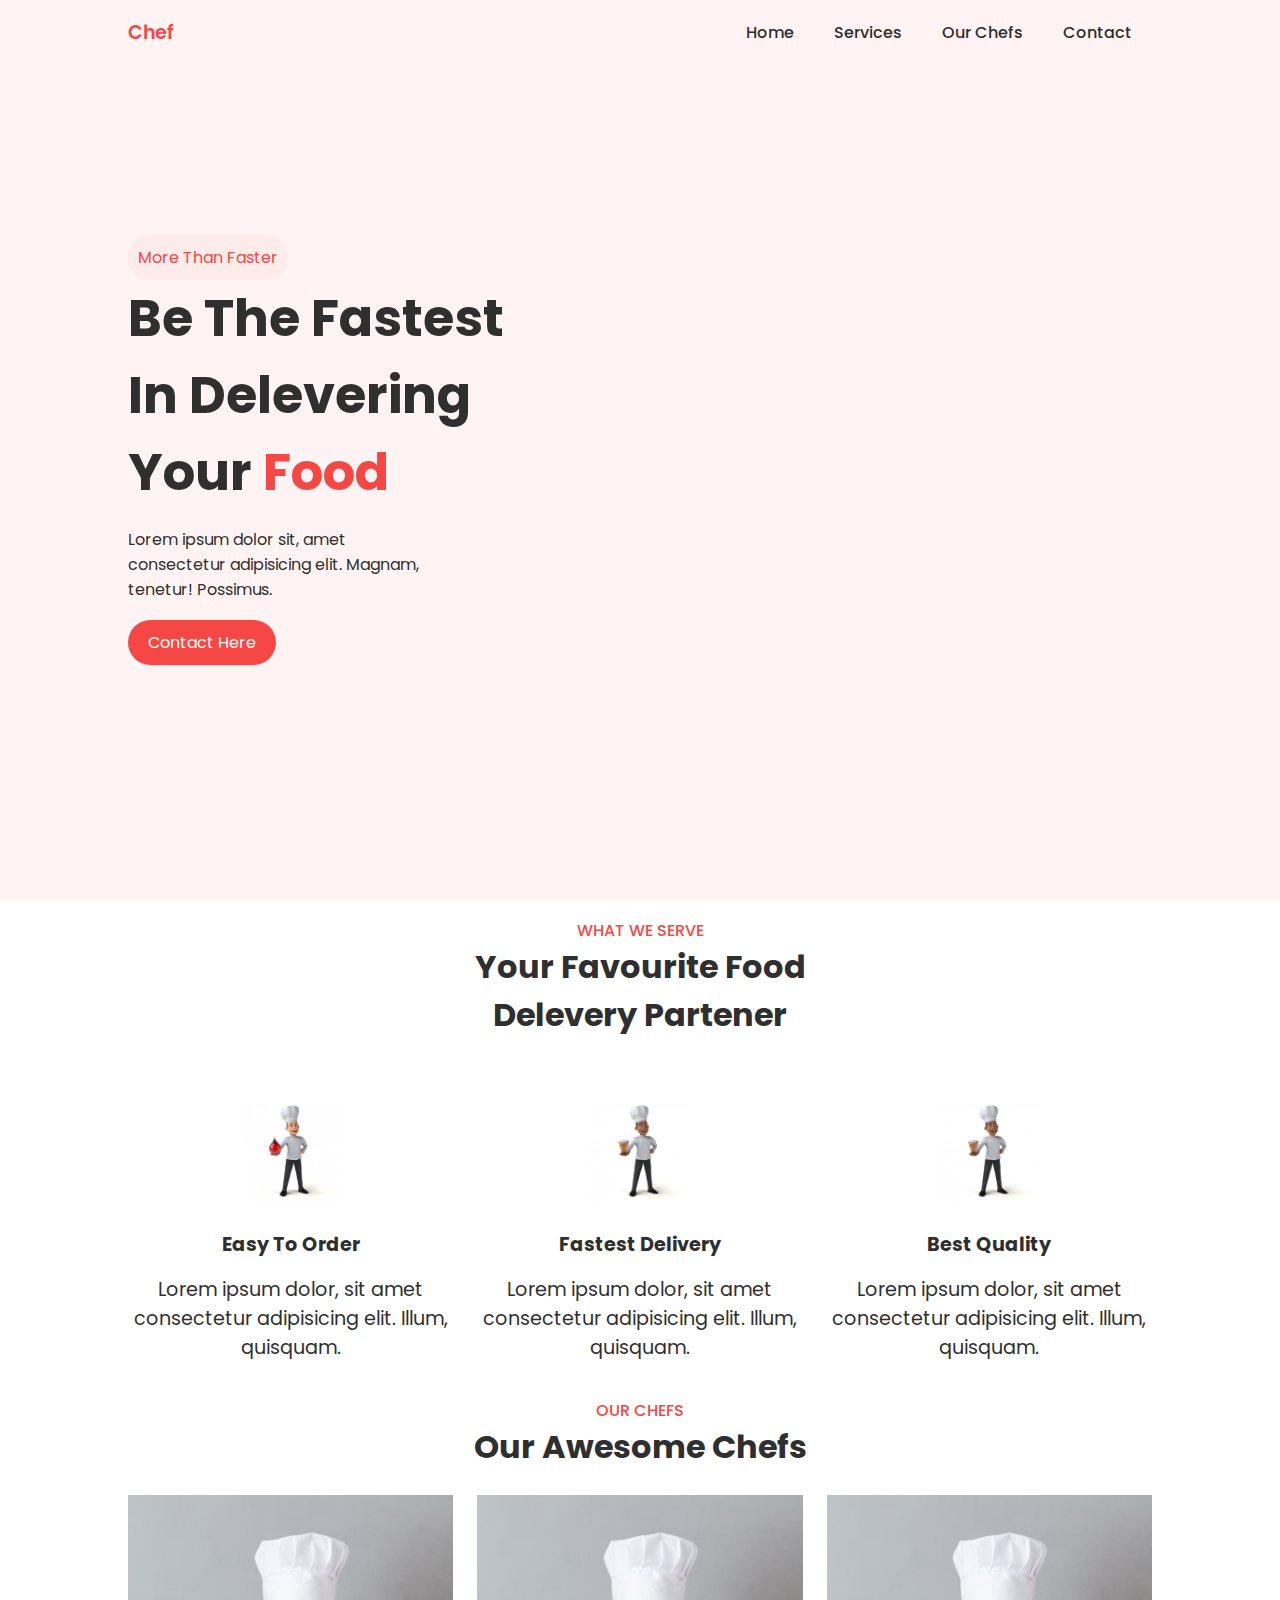
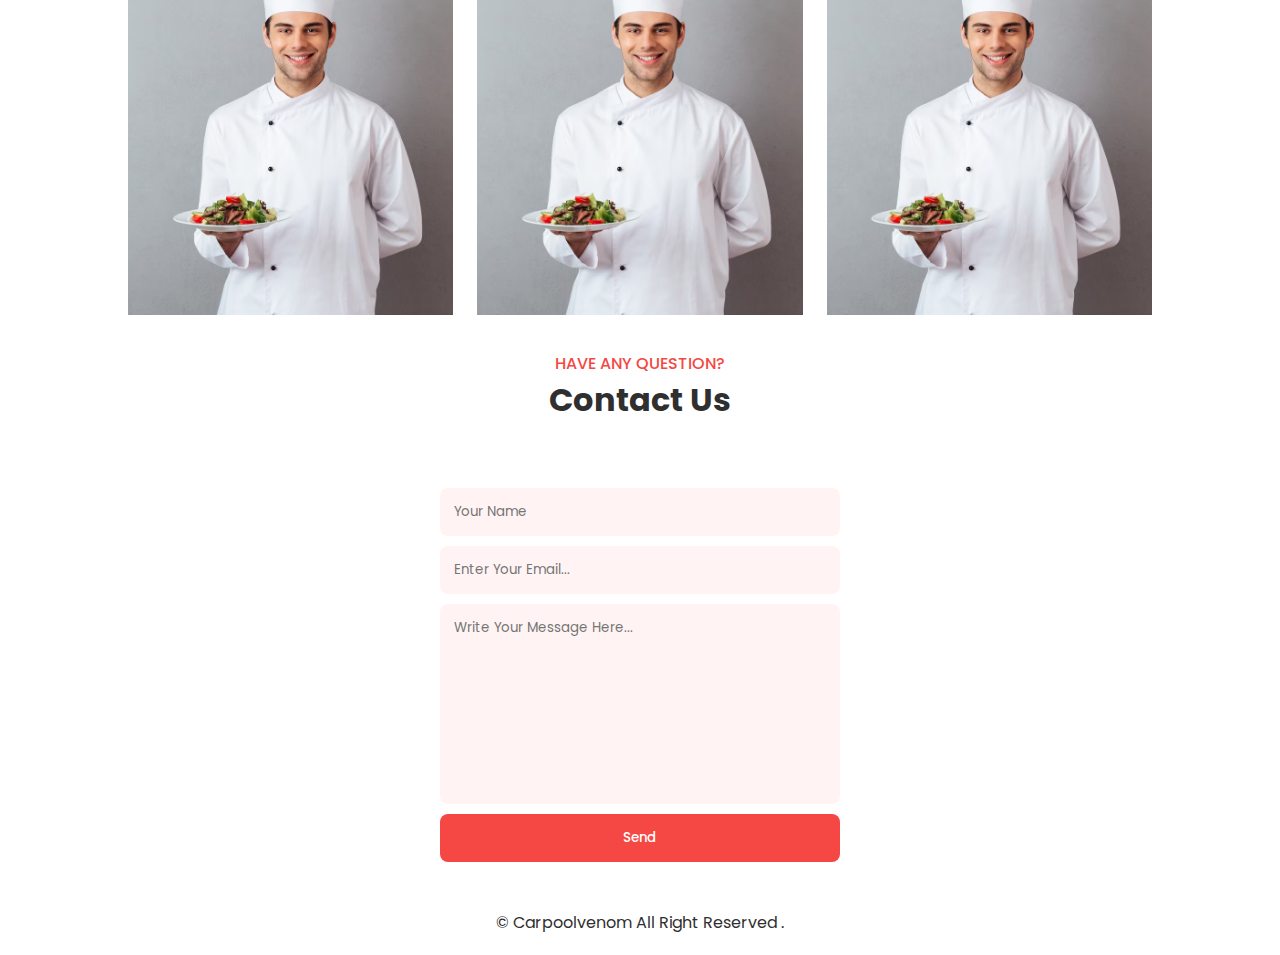
==== index.html @ e545bc26 "Image folder name updated" ====
<!DOCTYPE html>
<html lang="en">
  <head>
    <meta charset="UTF-8" />
    <meta name="viewport" content="width=device-width, initial-scale=1.0" />
    <title>Chef curry</title>
    <!-- <=======css=====link====> -->
    <link rel="stylesheet" href="style.css" />

    <!-- <=======box===icon======> -->
    <link
      rel="stylesheet"
      href="https://cdn.jsdelivr.net/npm/boxicons@latest/css/boxicons.min.css"
    />
  </head>
  <body>
    <!-- <Navbar> -->
    <header>
      <a href="" class="logo">Chef</a>
      <div class="bx bx-menu" id="menu-icon"></div>

      <ul class="navbar">
        <li><a href="#home">Home</a></li>
        <li><a href="#services">Services</a></li>
        <li><a href="#Chef">Our Chefs</a></li>
        <li><a href="#contact">Contact</a></li>
      </ul>
    </header>

    <!-- <===home====> -->
    <section class="home" id="home">
      <div class="home-text">
        <h3>More Than Faster</h3>
        <h1>Be The Fastest <br />In Delevering <br />Your <span>Food</span></h1>
        <p>
          Lorem ipsum dolor sit, amet consectetur adipisicing elit. Magnam,
          tenetur! Possimus.
        </p>
        <a href="contact" class="btn">Contact Here</a>
      </div>
      <div class="home-image">
        <img src="./New folder/curry-dishes.avif" alt="" />
      </div>
    </section>
<!-- <=======service========> -->
 <section class="services" id="services">
  <div class="heading">
    <p>What We Serve</p>
    <h2>Your Favourite Food <br>
    Delevery Partener</h2>
  </div>
  <div class="service-container">
    <div class="box">
      <img src="./images/fun-chef 1.jpg" alt="">
      <h2>Easy To Order</h2>
      <p>Lorem ipsum dolor, sit amet consectetur adipisicing elit. Illum, quisquam.</p>
    </div>

    <div class="box">
      <img src="./images/fun-chef 2.jpg" alt="">
      <h2>Fastest Delivery</h2>
      <p>Lorem ipsum dolor, sit amet consectetur adipisicing elit. Illum, quisquam.</p>
    </div>

    <div class="box">
      <img src="./images/fun-chef 2.jpg" alt="">
      <h2>Best Quality</h2>
      <p>Lorem ipsum dolor, sit amet consectetur adipisicing elit. Illum, quisquam.</p>
    </div>
  </div>
 </section>

 <!-- <=====chef==section=====> -->
  <section class="chefs" id="chef">
    <div class="heading">
      <p>Our Chefs</p>
      <h2>Our Awesome Chefs</h2>
    </div>
    <div class="chefs-container">
      <div class="chef-box">
        <img src="./images/cook-holding-salad.avif" alt="">
        <div class="text">
          <h2>John Watson</h2>
          <p>Lorem ipsum dolor sit amet, consectetur adipisicing elit. Ut, expedita.</p>
          <a href="#" class="btn">Hire Now</a>
        </div>
      </div>

      <div class="chef-box">
        <img src="./images/cook-holding-salad.avif" alt="">
        <div class="text">
          <h2>alexa gomez</h2>
          <p>Lorem ipsum dolor sit amet, consectetur adipisicing elit. Ut, expedita.</p>
          <a href="#" class="btn">Hire Now</a>
        </div>
      </div>

      <div class="chef-box">
        <img src="./images/cook-holding-salad.avif" alt="">
        <div class="text">
          <h2>richard </h2>
          <p>Lorem ipsum dolor sit amet, consectetur adipisicing elit. Ut, expedita.</p>
          <a href="#" class="btn">Hire Now</a>
        </div>
      </div>

    </div>
  </section>

  <!-- <========contact=========> -->
  <section class="contact" id="contact">
    <div class="heading">
        <p>Have Any Question?</p>
        <h2>Contact Us</h2>
    </div>
    <div class="contact-form">
        <form action="">
            <input type="text" placeholder="Your Name" required>

            <input type="email" name="" id="" placeholder="Enter Your Email..." required>

            <textarea name="" id="" cols="30" rows="10" placeholder="Write Your Message Here... "></textarea>

            <input type="button" value="Send" class="contact-button">

        </form>
    </div>
</section>

<!-- copyright area -->

<div class="copyright">
  <p>&#169; carpoolvenom all right reserved .</p>
</div>


<!-- link to js  -->
 <script src="./main.js"></script>
  </body>
</html>
---- style.css ----
/* <!-- <=======font=====family====> --> */
@import url('https://fonts.googleapis.com/css2?family=Poppins:ital,wght@0,100;0,200;0,300;0,400;0,500;0,600;0,700;0,800;0,900;1,100;1,200;1,300;1,400;1,500;1,600;1,700;1,800;1,900&display=swap');

* {
    font-family: "Poppins", sans-serif;
    margin: 0;
    padding: 0;
    box-sizing: border-box;
    scroll-behavior: smooth;
    scroll-padding-top: 2rem;
    text-decoration: none;
    list-style: none;
}

section {
    padding: 18px 10%;

}

:root {
    --main-color: #f54744;
    --text-color: #2f2f2f;
    --bg-color: #fff;
    --big-font: 3.2rem;
    --h2-font: 2rem;

}

body {
    color: var(--text-color);
    background: var(--bg-color);

}

header {
    position: fixed;
    width: 100%;
    top: 0;
    right: 0;
    z-index: 1000;
    display: flex;
    align-items: center;
    justify-content: space-between;
    background: #fff4f3;
    padding: 18px 10%;

}

.logo {
    font-size: 1.2rem;
    font-weight: 600;
    color: var(--main-color);
}

.navbar {
    display: flex;

}

.navbar a {
    font-size: 1rem;
    padding: 10px 20px;
    color: var(--text-color);
    font-weight: 500;

}

.navbar a:hover {
    background: var(--main-color);
    color: white;
    border-radius: 2rem;

}

#menu-icon {
    font-size: 2rem;
    cursor: pointer;
    display: none;
}

.home {
    width: 100%;
    min-height: 100vh;
    display: grid;
    grid-template-columns: repeat(2, 1fr);
    align-items: center;
    background: #fff4f3;
    gap: 1.5rem;
}

.home-image img {
    width: 90%;
    mix-blend-mode: multiply;


}

.home-text h3 {
    color: var(--main-color);
    font-size: 1rem;
    font-weight: 400;
    padding: 10px;
    width: 160px;
    border-radius: 2rem;
    background: #feeceb;
}

.home-text h1 {
    font-size: var(--big-font);
}

.home-text span {
    color: var(--main-color);

}

.home-text p {
    max-width: 60%;
    margin: 1rem 0 1.1rem;

}

.btn {
    background: var(--main-color);
    display: inline-block;
    padding: 10px 20px;
    border-radius: 2rem;
    color: white;

}

.btn:hover {
    background: #fc5552;

}

.heading {
    text-align: center;
}

.heading p {
    text-transform: uppercase;
    font-weight: 500;
    color: var(--main-color);
}

.heading h2 {
    font-size: var(--h2-font);

}

.service-container {
    display: grid;
    grid-template-columns: repeat(auto-fit, minmax(220px, auto));
    gap: 1.5rem;
    margin-top: 4rem;

}

.box {
    display: flex;
    flex-direction: column;
    align-items: center;
    text-align: center;

}

.box img {
    width: 100px;
    height: 100px;
    object-fit: contain;
}

.box h2 {
    font-size: 1.2rem;
    margin: 1.7rem 0 1rem;
}

.box p {
    font-size: 1.2rem;
}


/* <=====chef==section=====> */

.chefs .chefs-container{
    display: flex;
    /* flex-wrap: wrap; */
    gap: 1.5rem;
    margin-top: 1.5rem;
}
.chefs .chefs-container .chef-box{
    position: relative;
    height: 420px;
    flex: 1 1 18;
    overflow: hidden;

}
.chefs .chefs-container .chef-box img{
    width: 100%;
    height: 100%;
    object-fit: cover;
}
.chefs .chefs-container .chef-box .text{
    position: absolute;
    top: -100%;
    left: 0;
    width: 100%;
    height: 100%;
    text-align: center;
    padding: 20px;
    padding-top: 8rem;
    background: rgba(255,244,243,0.78);
    transition: 0.5s;
    text-transform: capitalize;
}
.chefs .chefs-container .chef-box:hover .text{
    top: 0;
}
.chef-box .text p{
    margin: 0.4rem 0 1rem;
}
.contact-form{
    display: flex;
    justify-content: center;
    margin-top: 4rem;
}
.contact-form form{
    display: flex;
    flex-direction: column;

}
.contact-form form input,textarea{
    width: 400px;
    padding: 14px;
    margin-bottom: 10px;
    border-radius:.5rem ;
    border: none;
    outline: none;
    background: #fff4f3;

}
.contact-form form textarea{
    resize: none;
    height: 200px;
}
.contact-form form .contact-button{
    font-weight: 500;
    color: white;
    background: var(--main-color);
    cursor: pointer;
}
.contact-form form .contact-button:hover{
    background: #fc5552;
}
.copyright{
    padding: 20px;
    text-align: center;
    text-transform: capitalize;
}

/* making responsive */

@media (max-width:991px){
    header{
        padding: 10px 4%;
    }
    section{
        padding: 50px 4%;
    }
    :root {
        --big-font: 2.7rem;
        --h2-font: 1.7rem;
    
    }
}

@media (max-width:768px){
    :root {
        --big-font: 2rem;
        --h2-font: 1.4rem;
    }
    #menu-icon{
        display: initial;
        color: var(--text-color);

    }
    header .navbar{
        position: absolute;
        top: -400px;
        left: 0;
        right: 0;
        display: flex;
        flex-direction: column;
        text-align: center;
        background:#fff4f3;
        box-shadow: 0 4px 4px   rgb(0 0 0 / 10%);
        transition: .5s;
    }
    .navbar.active{
        top: 100%;
    }
    .navbar a{
        padding: 1.5rem;
        display: block;
    }
    .navbar a:hover{
        color: var(--main-color);
        background: none;
    }
    .home{
        grid-template-columns: 1fr;
    }
    .home-text{
        padding-top: 2rem;
        text-align: center;
    }
    .services{
        grid-template-columns: 1fr;
    }
    .service-container{
        display: grid;
        grid-template-columns: repeat(auto-fit, minmax(420px, auto));
    }
    .chefs .chefs-container{
        display: flex;
        flex-wrap: wrap;
        justify-content: center;
    }
    .home-image img {
        width: 90%;
        mix-blend-mode: multiply;
        padding-left: 63px;
    }
    .home-text p {
        max-width: 100%;
        /* margin: 1rem 0 1.1rem; */
    }
    
}
@media (max-width:415px) {
    .contact-form form input,textarea{
        width:  auto;

    }
    .services{
        grid-template-columns: 1fr;
    }

}
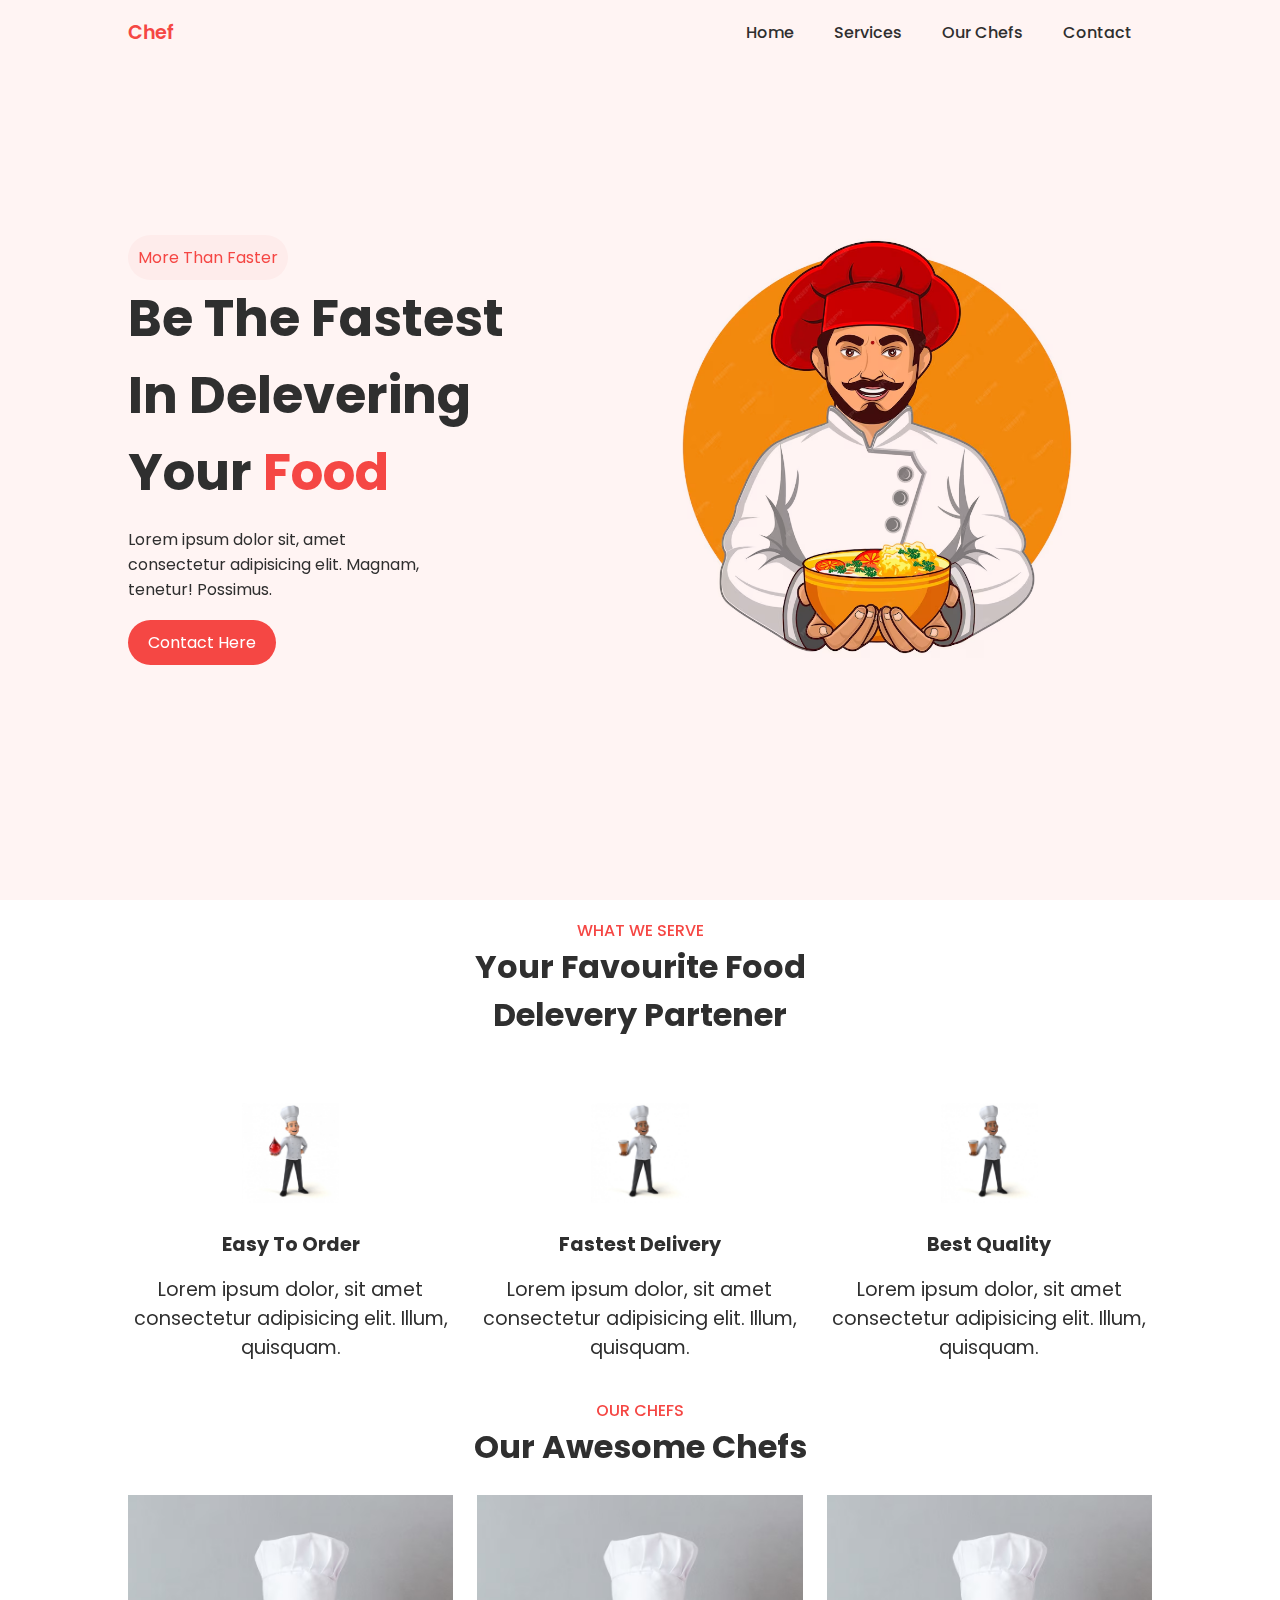
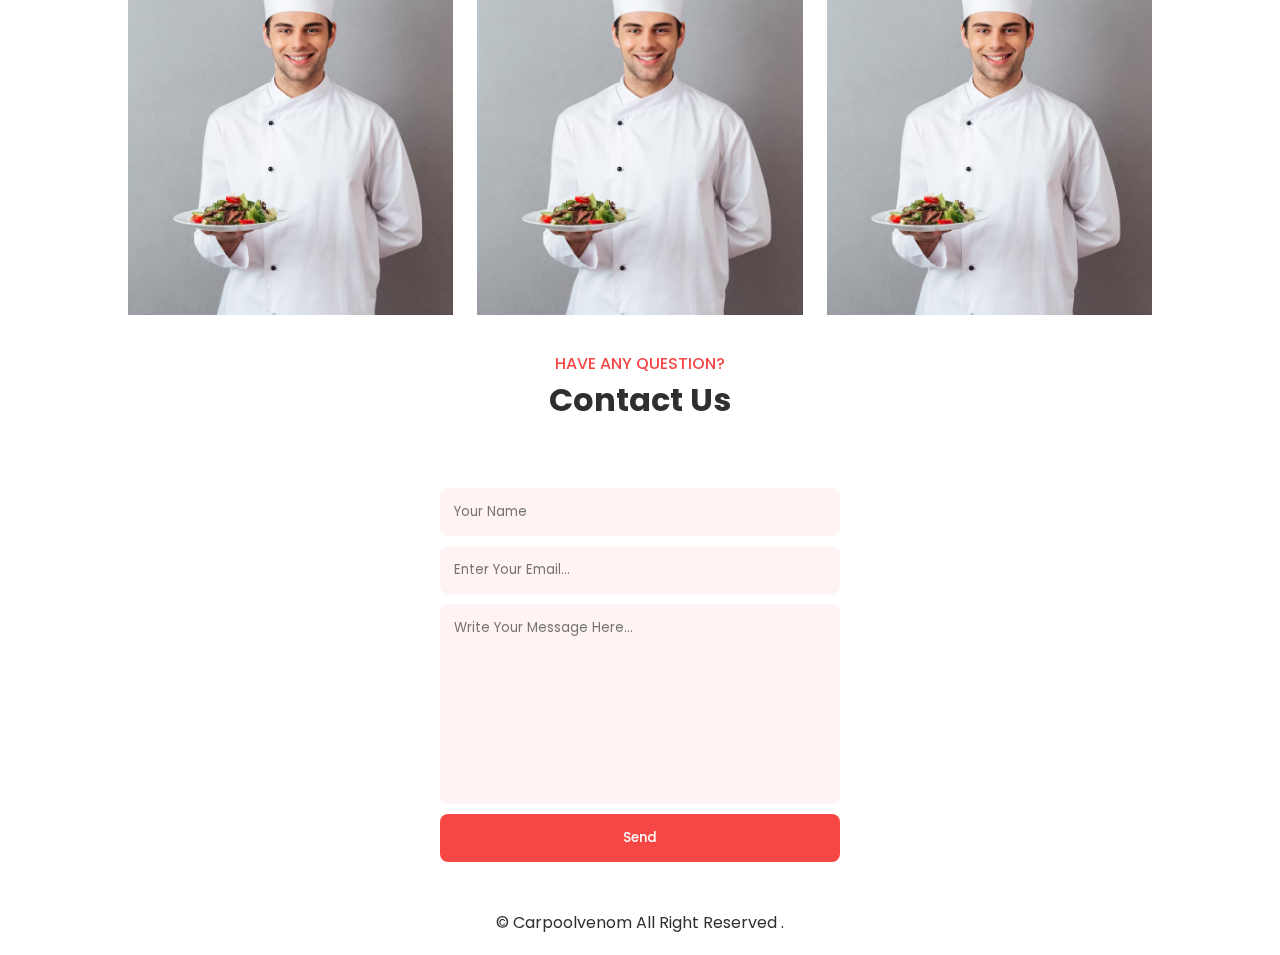
==== commit 945b9cbe: "path of image changed" ====
--- a/index.html
+++ b/index.html
@@ -39,7 +39,7 @@
         <a href="contact" class="btn">Contact Here</a>
       </div>
       <div class="home-image">
-        <img src="./New folder/curry-dishes.avif" alt="" />
+        <img src="./images/curry-dishes.avif" alt="" />
       </div>
     </section>
 <!-- <=======service========> -->
